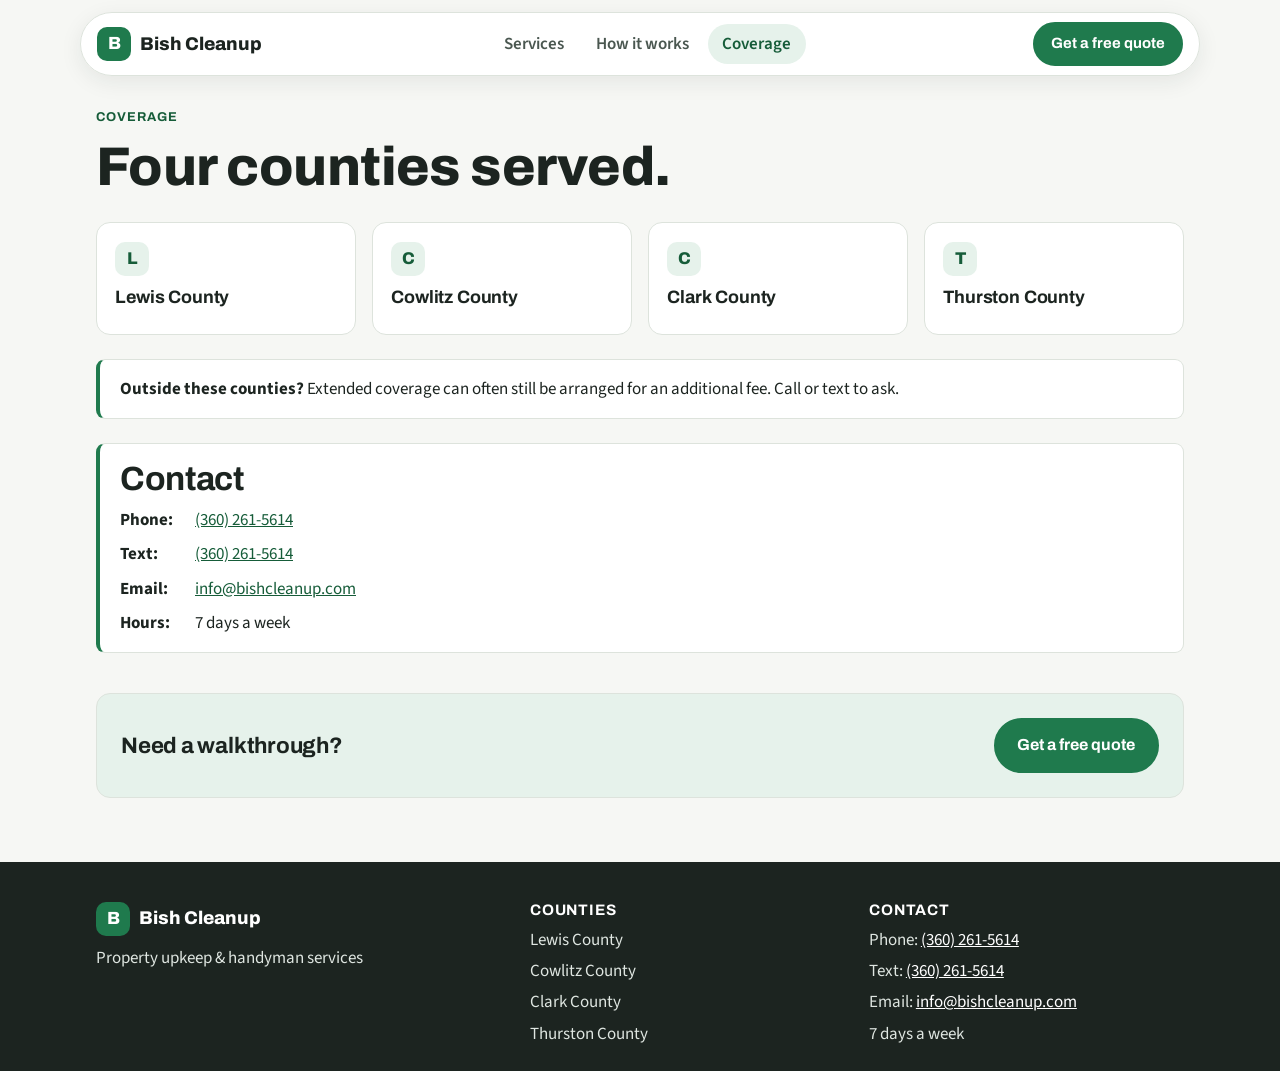
==== coverage.html @ 10001e9a "Add Bish Cleanup static site Five pages (home, services, how it works, coverage, quote), shared styl" ====
<!DOCTYPE html>
<html lang="en">
<head>
  <meta charset="utf-8">
  <meta name="viewport" content="width=device-width, initial-scale=1">
  <title>Coverage | Bish Cleanup</title>
  <meta name="description" content="Bish Cleanup serves Lewis, Cowlitz, Clark and Thurston counties. Extended coverage can often be arranged. Call or text (360) 261-5614.">
  <link rel="icon" href="data:image/svg+xml,%3Csvg xmlns='http://www.w3.org/2000/svg' viewBox='0 0 64 64'%3E%3Crect width='64' height='64' rx='14' fill='%231f7a4d'/%3E%3Ctext x='32' y='45' font-family='Arial,sans-serif' font-size='38' font-weight='800' text-anchor='middle' fill='white'%3EB%3C/text%3E%3C/svg%3E">
  <link rel="preconnect" href="https://fonts.googleapis.com">
  <link rel="preconnect" href="https://fonts.gstatic.com" crossorigin>
  <link rel="stylesheet" href="https://fonts.googleapis.com/css2?family=Archivo:wght@600;700;800&family=Source+Sans+3:wght@400;600;700&display=swap">
  <link rel="stylesheet" href="styles.css">
</head>
<body>
  <nav class="nav" aria-label="Main">
    <a class="logo" href="index.html" aria-label="Bish Cleanup home"><span class="logo-mark" aria-hidden="true">B</span><span>Bish Cleanup</span></a>
    <ul class="nav-links"><li><a href="services.html">Services</a></li><li><a href="process.html">How it works</a></li><li><a href="coverage.html" aria-current="page">Coverage</a></li></ul>
    <a class="btn btn-sm" href="quote.html">Get a free quote</a>
  </nav>
  <main>
    <section class="page-top">
      <div class="container">
        <div class="page-head">
          <p class="eyebrow">Coverage</p>
          <h1>Four counties served.</h1>
        </div>
        <div class="grid"><article class="card"><span class="badge">L</span><h3>Lewis County</h3></article><article class="card"><span class="badge">C</span><h3>Cowlitz County</h3></article><article class="card"><span class="badge">C</span><h3>Clark County</h3></article><article class="card"><span class="badge">T</span><h3>Thurston County</h3></article></div>
        <div class="note">
          <p><strong>Outside these counties?</strong> Extended coverage can often still be arranged for an additional fee. Call or text to ask.</p>
        </div>
        <div class="note">
          <h2>Contact</h2>
          <ul class="contact-list">
            <li><strong>Phone:</strong> <a href="tel:+13602615614">(360) 261-5614</a></li>
            <li><strong>Text:</strong> <a href="sms:+13602615614">(360) 261-5614</a></li>
            <li><strong>Email:</strong> <a href="mailto:info@bishcleanup.com">info@bishcleanup.com</a></li>
            <li><strong>Hours:</strong> 7 days a week</li>
          </ul>
        </div>
        <div class="cta-band">
        <h2>Need a walkthrough?</h2>
        <a class="btn" href="quote.html">Get a free quote</a>
      </div>
      </div>
    </section>
  </main>
  <footer class="footer">
    <div class="container footer-grid">
      <div>
        <a class="logo" href="index.html" aria-label="Bish Cleanup home"><span class="logo-mark" aria-hidden="true">B</span><span>Bish Cleanup</span></a>
        <p>Property upkeep &amp; handyman services</p>
      </div>
      <div>
        <h3>Counties</h3>
        <ul><li>Lewis County</li><li>Cowlitz County</li><li>Clark County</li><li>Thurston County</li></ul>
      </div>
      <div>
        <h3>Contact</h3>
        <ul>
          <li>Phone: <a href="tel:+13602615614">(360) 261-5614</a></li>
          <li>Text: <a href="sms:+13602615614">(360) 261-5614</a></li>
          <li>Email: <a href="mailto:info@bishcleanup.com">info@bishcleanup.com</a></li>
          <li>7 days a week</li>
        </ul>
      </div>
    </div>
  </footer>
</body>
</html>
---- styles.css ----
/* ===== Variables ===== */
:root {
  --accent: #1f7a4d;
  --accent-dark: #165c39;
  --accent-soft: #e6f2eb;
  --ink: #1c2420;
  --ink-soft: #4a5750;
  --bg: #f6f7f4;
  --card: #ffffff;
  --border: #dde3dc;
  --danger: #a32a2a;
  --danger-soft: #fbeaea;

  --font-head: "Archivo", system-ui, sans-serif;
  --font-body: "Source Sans 3", system-ui, sans-serif;

  --space-1: 0.5rem;
  --space-2: 1rem;
  --space-3: 1.5rem;
  --space-4: 2.5rem;
  --space-5: 4rem;
  --radius: 14px;
  --radius-sm: 9px;
  --max: 1120px;
  --nav-h: 64px;
}

/* ===== Base ===== */
*, *::before, *::after { box-sizing: border-box; }
html { scroll-behavior: smooth; }
body {
  margin: 0;
  font-family: var(--font-body);
  font-size: 1.0625rem;
  line-height: 1.55;
  color: var(--ink);
  background: var(--bg);
  overflow-x: hidden;
}
img { max-width: 100%; height: auto; }
a { color: var(--accent-dark); }
h1, h2, h3 { font-family: var(--font-head); line-height: 1.15; margin: 0 0 var(--space-1); letter-spacing: -0.01em; }
h1 { font-size: clamp(2.1rem, 5.5vw, 3.4rem); font-weight: 800; }
h2 { font-size: clamp(1.5rem, 3.5vw, 2.1rem); font-weight: 700; }
h3 { font-size: 1.12rem; font-weight: 700; }
p { margin: 0 0 var(--space-2); }

.container { width: 100%; max-width: var(--max); margin: 0 auto; padding: 0 var(--space-2); }
.section { padding: var(--space-4) 0; }
.page-top { padding-top: calc(var(--nav-h) + 2.75rem); }
.eyebrow { font-family: var(--font-head); font-size: 0.8rem; font-weight: 700; letter-spacing: 0.08em; text-transform: uppercase; color: var(--accent-dark); margin-bottom: var(--space-1); }
.lead { font-size: 1.15rem; color: var(--ink-soft); max-width: 62ch; }
.page-head { margin-bottom: var(--space-3); }

/* ===== Buttons ===== */
.btn {
  display: inline-flex; align-items: center; justify-content: center;
  font-family: var(--font-head); font-weight: 700; font-size: 1rem;
  padding: 0.8rem 1.35rem; border-radius: 999px;
  border: 2px solid var(--accent); background: var(--accent); color: #fff;
  text-decoration: none; cursor: pointer;
  transition: background 0.15s, color 0.15s, transform 0.15s, box-shadow 0.15s;
}
.btn:hover { background: var(--accent-dark); border-color: var(--accent-dark); transform: translateY(-1px); box-shadow: 0 6px 16px rgba(31,122,77,0.22); }
.btn:focus-visible, a:focus-visible, input:focus-visible, select:focus-visible, textarea:focus-visible { outline: 3px solid #f2b705; outline-offset: 2px; }
.btn-outline { background: transparent; color: var(--accent-dark); }
.btn-outline:hover { background: var(--accent-soft); color: var(--accent-dark); box-shadow: none; }
.btn-sm { padding: 0.5rem 1rem; font-size: 0.93rem; }
.btn[disabled] { opacity: 0.65; cursor: not-allowed; transform: none; box-shadow: none; }
.btn-row { display: flex; flex-wrap: wrap; gap: 0.75rem; margin-top: var(--space-3); }

/* ===== Nav ===== */
.nav {
  position: fixed; top: 12px; left: 50%; transform: translateX(-50%); z-index: 50;
  width: calc(100% - 24px); max-width: var(--max);
  display: flex; align-items: center; justify-content: space-between; gap: var(--space-2);
  min-height: var(--nav-h); padding: 0.5rem 1rem;
  background: rgba(255,255,255,0.94); backdrop-filter: blur(8px);
  border: 1px solid var(--border); border-radius: 999px;
  box-shadow: 0 6px 22px rgba(28,36,32,0.08);
}
.logo { display: inline-flex; align-items: center; gap: 0.55rem; text-decoration: none; color: var(--ink); font-family: var(--font-head); font-weight: 800; font-size: 1.15rem; white-space: nowrap; }
.logo-mark { display: inline-grid; place-items: center; width: 34px; height: 34px; border-radius: 10px; background: var(--accent); color: #fff; font-size: 1.1rem; }
.nav-links { display: flex; gap: 0.25rem; list-style: none; margin: 0; padding: 0; }
.nav-links a { display: block; padding: 0.45rem 0.9rem; border-radius: 999px; text-decoration: none; color: var(--ink-soft); font-weight: 600; transition: background 0.15s, color 0.15s; }
.nav-links a:hover { background: var(--accent-soft); color: var(--accent-dark); }
.nav-links a[aria-current="page"] { background: var(--accent-soft); color: var(--accent-dark); }

/* ===== Hero ===== */
.hero { padding-bottom: var(--space-3); }
.hero h1 { max-width: 15ch; }
.hero .lead { margin-top: var(--space-2); }
.facts { display: grid; grid-template-columns: repeat(3, 1fr); gap: var(--space-2); margin-top: var(--space-4); }
.fact { background: var(--card); border: 1px solid var(--border); border-radius: var(--radius); padding: 1.1rem 1.25rem; }
.fact strong { display: block; font-family: var(--font-head); font-size: 1.25rem; color: var(--accent-dark); }
.fact span { color: var(--ink-soft); font-size: 0.97rem; }

/* ===== Card grids ===== */
.grid { display: grid; grid-template-columns: repeat(4, 1fr); gap: var(--space-2); }
.grid-3 { grid-template-columns: repeat(3, 1fr); }
.card {
  background: var(--card); border: 1px solid var(--border); border-radius: var(--radius);
  padding: 1.15rem; transition: border-color 0.15s, box-shadow 0.15s, transform 0.15s;
}
.card:hover { border-color: var(--accent); box-shadow: 0 8px 20px rgba(28,36,32,0.08); transform: translateY(-2px); }
.card p { margin: 0; color: var(--ink-soft); font-size: 0.97rem; }
.badge { display: inline-grid; place-items: center; width: 34px; height: 34px; border-radius: 10px; background: var(--accent-soft); color: var(--accent-dark); font-family: var(--font-head); font-weight: 800; margin-bottom: 0.7rem; }
.cta-band { margin-top: var(--space-4); background: var(--accent-soft); border: 1px solid var(--border); border-radius: var(--radius); padding: var(--space-3); display: flex; flex-wrap: wrap; align-items: center; justify-content: space-between; gap: var(--space-2); }
.cta-band h2 { margin: 0; font-size: 1.4rem; }
.note { background: var(--card); border: 1px solid var(--border); border-left: 4px solid var(--accent); border-radius: var(--radius-sm); padding: 1rem 1.25rem; margin-top: var(--space-3); }
.note p:last-child { margin-bottom: 0; }
.contact-list { list-style: none; margin: 0; padding: 0; display: grid; gap: 0.5rem; }
.contact-list strong { display: inline-block; min-width: 4.5rem; }

/* ===== Footer ===== */
.footer { margin-top: var(--space-5); background: var(--ink); color: #dfe6e1; padding: var(--space-4) 0 var(--space-3); }
.footer a { color: #fff; }
.footer .logo { color: #fff; }
.footer .logo-mark { background: var(--accent); }
.footer-grid { display: grid; grid-template-columns: 1.3fr 1fr 1fr; gap: var(--space-3); }
.footer h3 { color: #fff; font-size: 0.95rem; text-transform: uppercase; letter-spacing: 0.06em; }
.footer ul { list-style: none; margin: 0; padding: 0; display: grid; gap: 0.3rem; }
.footer p { margin: 0.6rem 0 0; }

/* ===== Form ===== */
.form-card { background: var(--card); border: 1px solid var(--border); border-radius: var(--radius); padding: var(--space-3); max-width: 820px; }
.form-grid { display: grid; grid-template-columns: 1fr 1fr; gap: var(--space-2); }
.field { display: flex; flex-direction: column; gap: 0.35rem; min-width: 0; }
.field.full { grid-column: 1 / -1; }
label, legend { font-weight: 600; font-size: 0.97rem; }
.req { color: var(--danger); }
input[type="text"], input[type="tel"], input[type="email"], select, textarea {
  width: 100%; font: inherit; color: inherit; padding: 0.7rem 0.8rem;
  border: 1px solid var(--border); border-radius: var(--radius-sm); background: #fff;
  transition: border-color 0.15s, box-shadow 0.15s;
}
input:hover, select:hover, textarea:hover { border-color: #b9c4bb; }
input:focus, select:focus, textarea:focus { border-color: var(--accent); }
textarea { min-height: 120px; resize: vertical; }
fieldset { border: 1px solid var(--border); border-radius: var(--radius-sm); margin: 0; padding: 0.8rem 1rem 1rem; min-width: 0; }
.checks { display: grid; grid-template-columns: 1fr 1fr; gap: 0.5rem 1rem; margin-top: 0.4rem; }
.checks label { display: flex; gap: 0.55rem; align-items: flex-start; font-weight: 400; cursor: pointer; }
.checks input { margin-top: 0.3rem; accent-color: var(--accent); }
.honey { position: absolute; left: -9999px; top: auto; width: 1px; height: 1px; overflow: hidden; }
.form-foot { margin-top: var(--space-3); }
.form-foot .small { margin: 0.8rem 0 0; color: var(--ink-soft); font-size: 0.95rem; }
.form-error { background: var(--danger-soft); border: 1px solid #e3b4b4; color: #5c1a1a; border-radius: var(--radius-sm); padding: 1rem 1.1rem; margin-bottom: var(--space-2); }
.form-error p { margin: 0 0 0.4rem; }
.form-error ul { margin: 0.3rem 0 0; padding-left: 1.2rem; }
.success { text-align: center; padding: var(--space-4) var(--space-2); }
.success .tick { width: 56px; height: 56px; margin: 0 auto var(--space-2); border-radius: 50%; background: var(--accent-soft); color: var(--accent-dark); display: grid; place-items: center; font-size: 1.8rem; font-weight: 800; }
.ref { display: inline-block; margin: 0.5rem 0 var(--space-2); padding: 0.45rem 1rem; border-radius: 999px; background: var(--accent-soft); font-family: var(--font-head); font-weight: 700; letter-spacing: 0.04em; }
[hidden] { display: none !important; }

/* ===== Responsive ===== */
@media (max-width: 899px) {
  .grid { grid-template-columns: repeat(2, 1fr); }
  .grid-3 { grid-template-columns: 1fr; }
  .footer-grid { grid-template-columns: 1fr 1fr; }
}
@media (max-width: 699px) {
  :root { --nav-h: 112px; }
  body { font-size: 1rem; }
  .grid, .grid-3 { grid-template-columns: 1fr; }
  .facts { grid-template-columns: 1fr; }
  .nav { flex-wrap: wrap; border-radius: 22px; padding: 0.5rem 0.65rem; row-gap: 0.25rem; min-height: 0; gap: 0.5rem; }
  .logo { font-size: 1rem; gap: 0.4rem; }
  .logo-mark { width: 28px; height: 28px; font-size: 0.95rem; border-radius: 8px; }
  .nav .btn-sm { padding: 0.4rem 0.8rem; font-size: 0.85rem; white-space: nowrap; }
  .nav-links { order: 3; width: 100%; justify-content: space-between; border-top: 1px solid var(--border); padding-top: 0.3rem; }
  .nav-links a { padding: 0.4rem 0.6rem; font-size: 0.95rem; }
  .page-top { padding-top: calc(var(--nav-h) + 1.5rem); }
  .form-grid, .checks, .footer-grid { grid-template-columns: 1fr; }
  .form-card { padding: var(--space-2); }
  .btn-row .btn { flex: 1 1 100%; }
}
@media (max-width: 380px) {
  .logo { font-size: 0.9rem; gap: 0.35rem; }
  .logo-mark { width: 26px; height: 26px; font-size: 0.85rem; }
  .nav .btn-sm { padding: 0.35rem 0.65rem; font-size: 0.78rem; }
  .nav-links a { padding: 0.4rem 0.45rem; font-size: 0.88rem; white-space: nowrap; }
}
@media (prefers-reduced-motion: reduce) {
  * { transition: none !important; scroll-behavior: auto !important; }
}
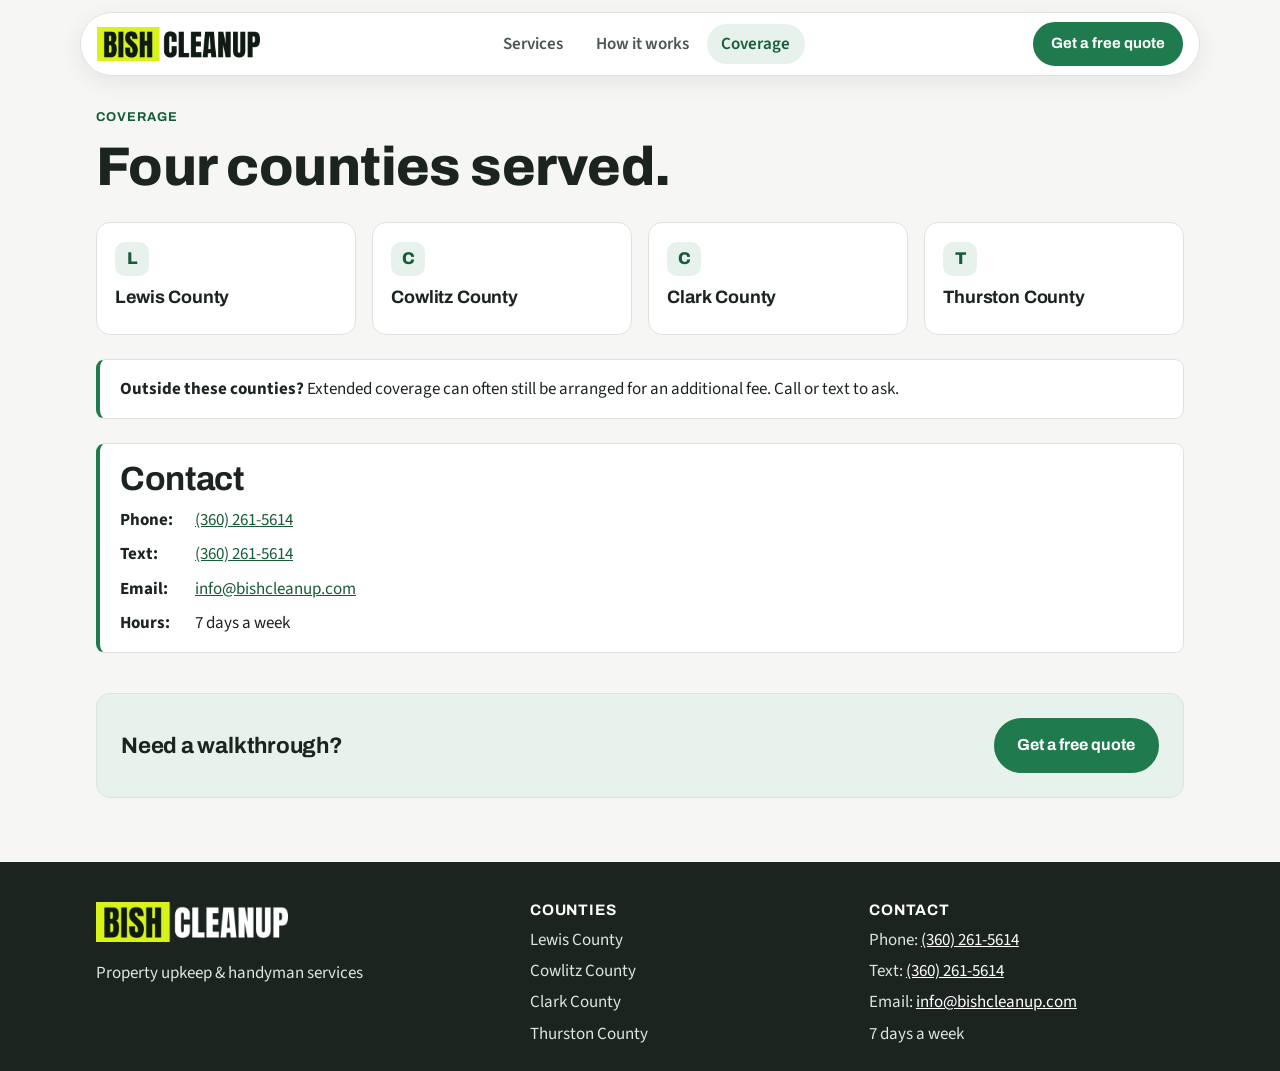
==== commit 4565b559: "Install Bish Cleanup logo in nav, footer and favicon Transparent PNG logo (dark text for the light n" ====
--- a/coverage.html
+++ b/coverage.html
@@ -5,7 +5,8 @@
   <meta name="viewport" content="width=device-width, initial-scale=1">
   <title>Coverage | Bish Cleanup</title>
   <meta name="description" content="Bish Cleanup serves Lewis, Cowlitz, Clark and Thurston counties. Extended coverage can often be arranged. Call or text (360) 261-5614.">
-  <link rel="icon" href="data:image/svg+xml,%3Csvg xmlns='http://www.w3.org/2000/svg' viewBox='0 0 64 64'%3E%3Crect width='64' height='64' rx='14' fill='%231f7a4d'/%3E%3Ctext x='32' y='45' font-family='Arial,sans-serif' font-size='38' font-weight='800' text-anchor='middle' fill='white'%3EB%3C/text%3E%3C/svg%3E">
+  <link rel="icon" type="image/png" href="logo-small.png">
+  <link rel="apple-touch-icon" href="logo-small.png">
   <link rel="preconnect" href="https://fonts.googleapis.com">
   <link rel="preconnect" href="https://fonts.gstatic.com" crossorigin>
   <link rel="stylesheet" href="https://fonts.googleapis.com/css2?family=Archivo:wght@600;700;800&family=Source+Sans+3:wght@400;600;700&display=swap">
@@ -13,7 +14,7 @@
 </head>
 <body>
   <nav class="nav" aria-label="Main">
-    <a class="logo" href="index.html" aria-label="Bish Cleanup home"><span class="logo-mark" aria-hidden="true">B</span><span>Bish Cleanup</span></a>
+    <a class="logo" href="index.html" aria-label="Bish Cleanup home"><img src="logo.png" alt="Bish Cleanup" width="163" height="34"></a>
     <ul class="nav-links"><li><a href="services.html">Services</a></li><li><a href="process.html">How it works</a></li><li><a href="coverage.html" aria-current="page">Coverage</a></li></ul>
     <a class="btn btn-sm" href="quote.html">Get a free quote</a>
   </nav>
@@ -47,7 +48,7 @@
   <footer class="footer">
     <div class="container footer-grid">
       <div>
-        <a class="logo" href="index.html" aria-label="Bish Cleanup home"><span class="logo-mark" aria-hidden="true">B</span><span>Bish Cleanup</span></a>
+        <a class="logo" href="index.html" aria-label="Bish Cleanup home"><img src="logo-light.png" alt="Bish Cleanup" width="163" height="34"></a>
         <p>Property upkeep &amp; handyman services</p>
       </div>
       <div>
--- a/styles.css
+++ b/styles.css
@@ -79,8 +79,8 @@
   border: 1px solid var(--border); border-radius: 999px;
   box-shadow: 0 6px 22px rgba(28,36,32,0.08);
 }
-.logo { display: inline-flex; align-items: center; gap: 0.55rem; text-decoration: none; color: var(--ink); font-family: var(--font-head); font-weight: 800; font-size: 1.15rem; white-space: nowrap; }
-.logo-mark { display: inline-grid; place-items: center; width: 34px; height: 34px; border-radius: 10px; background: var(--accent); color: #fff; font-size: 1.1rem; }
+.logo { display: inline-flex; align-items: center; text-decoration: none; flex: 0 0 auto; }
+.logo img { display: block; height: 34px; width: auto; }
 .nav-links { display: flex; gap: 0.25rem; list-style: none; margin: 0; padding: 0; }
 .nav-links a { display: block; padding: 0.45rem 0.9rem; border-radius: 999px; text-decoration: none; color: var(--ink-soft); font-weight: 600; transition: background 0.15s, color 0.15s; }
 .nav-links a:hover { background: var(--accent-soft); color: var(--accent-dark); }
@@ -115,8 +115,7 @@
 /* ===== Footer ===== */
 .footer { margin-top: var(--space-5); background: var(--ink); color: #dfe6e1; padding: var(--space-4) 0 var(--space-3); }
 .footer a { color: #fff; }
-.footer .logo { color: #fff; }
-.footer .logo-mark { background: var(--accent); }
+.footer .logo img { height: 40px; }
 .footer-grid { display: grid; grid-template-columns: 1.3fr 1fr 1fr; gap: var(--space-3); }
 .footer h3 { color: #fff; font-size: 0.95rem; text-transform: uppercase; letter-spacing: 0.06em; }
 .footer ul { list-style: none; margin: 0; padding: 0; display: grid; gap: 0.3rem; }
@@ -164,8 +163,7 @@
   .grid, .grid-3 { grid-template-columns: 1fr; }
   .facts { grid-template-columns: 1fr; }
   .nav { flex-wrap: wrap; border-radius: 22px; padding: 0.5rem 0.65rem; row-gap: 0.25rem; min-height: 0; gap: 0.5rem; }
-  .logo { font-size: 1rem; gap: 0.4rem; }
-  .logo-mark { width: 28px; height: 28px; font-size: 0.95rem; border-radius: 8px; }
+  .logo img { height: 28px; }
   .nav .btn-sm { padding: 0.4rem 0.8rem; font-size: 0.85rem; white-space: nowrap; }
   .nav-links { order: 3; width: 100%; justify-content: space-between; border-top: 1px solid var(--border); padding-top: 0.3rem; }
   .nav-links a { padding: 0.4rem 0.6rem; font-size: 0.95rem; }
@@ -175,8 +173,7 @@
   .btn-row .btn { flex: 1 1 100%; }
 }
 @media (max-width: 380px) {
-  .logo { font-size: 0.9rem; gap: 0.35rem; }
-  .logo-mark { width: 26px; height: 26px; font-size: 0.85rem; }
+  .logo img { height: 24px; }
   .nav .btn-sm { padding: 0.35rem 0.65rem; font-size: 0.78rem; }
   .nav-links a { padding: 0.4rem 0.45rem; font-size: 0.88rem; white-space: nowrap; }
 }
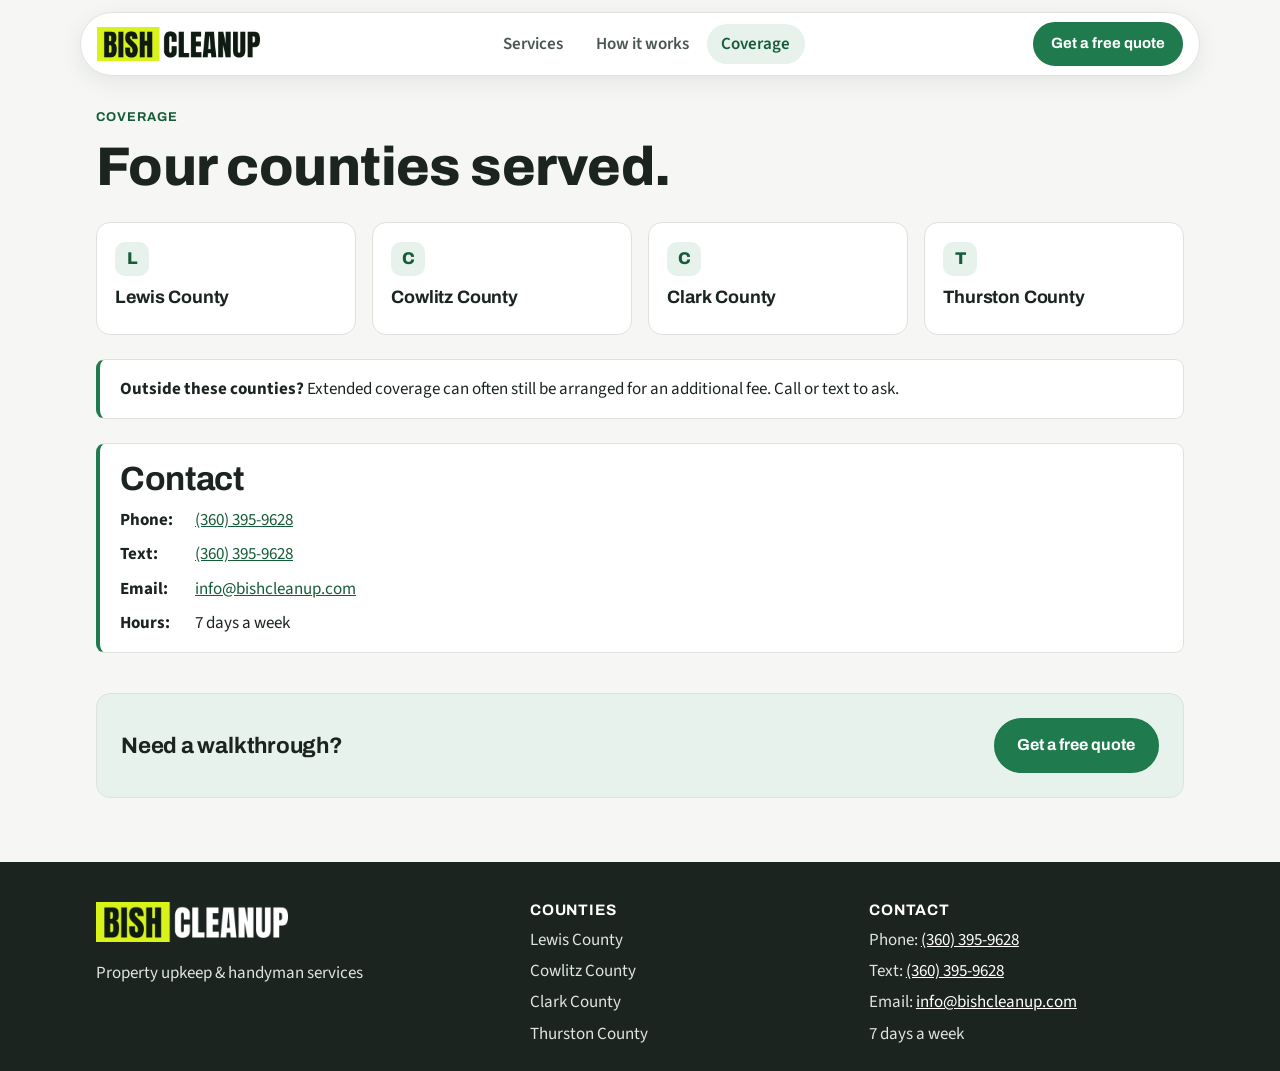
==== commit 0dd9feb4: "Update phone and text number to (360) 395-9628 Co-Authored-By: Claude Sonnet 5.5 <noreply@anthropic." ====
--- a/coverage.html
+++ b/coverage.html
@@ -4,7 +4,7 @@
   <meta charset="utf-8">
   <meta name="viewport" content="width=device-width, initial-scale=1">
   <title>Coverage | Bish Cleanup</title>
-  <meta name="description" content="Bish Cleanup serves Lewis, Cowlitz, Clark and Thurston counties. Extended coverage can often be arranged. Call or text (360) 261-5614.">
+  <meta name="description" content="Bish Cleanup serves Lewis, Cowlitz, Clark and Thurston counties. Extended coverage can often be arranged. Call or text (360) 395-9628.">
   <link rel="icon" type="image/png" href="logo-small.png">
   <link rel="apple-touch-icon" href="logo-small.png">
   <link rel="preconnect" href="https://fonts.googleapis.com">
@@ -32,8 +32,8 @@
         <div class="note">
           <h2>Contact</h2>
           <ul class="contact-list">
-            <li><strong>Phone:</strong> <a href="tel:+13602615614">(360) 261-5614</a></li>
-            <li><strong>Text:</strong> <a href="sms:+13602615614">(360) 261-5614</a></li>
+            <li><strong>Phone:</strong> <a href="tel:+13603959628">(360) 395-9628</a></li>
+            <li><strong>Text:</strong> <a href="sms:+13603959628">(360) 395-9628</a></li>
             <li><strong>Email:</strong> <a href="mailto:info@bishcleanup.com">info@bishcleanup.com</a></li>
             <li><strong>Hours:</strong> 7 days a week</li>
           </ul>
@@ -58,8 +58,8 @@
       <div>
         <h3>Contact</h3>
         <ul>
-          <li>Phone: <a href="tel:+13602615614">(360) 261-5614</a></li>
-          <li>Text: <a href="sms:+13602615614">(360) 261-5614</a></li>
+          <li>Phone: <a href="tel:+13603959628">(360) 395-9628</a></li>
+          <li>Text: <a href="sms:+13603959628">(360) 395-9628</a></li>
           <li>Email: <a href="mailto:info@bishcleanup.com">info@bishcleanup.com</a></li>
           <li>7 days a week</li>
         </ul>
